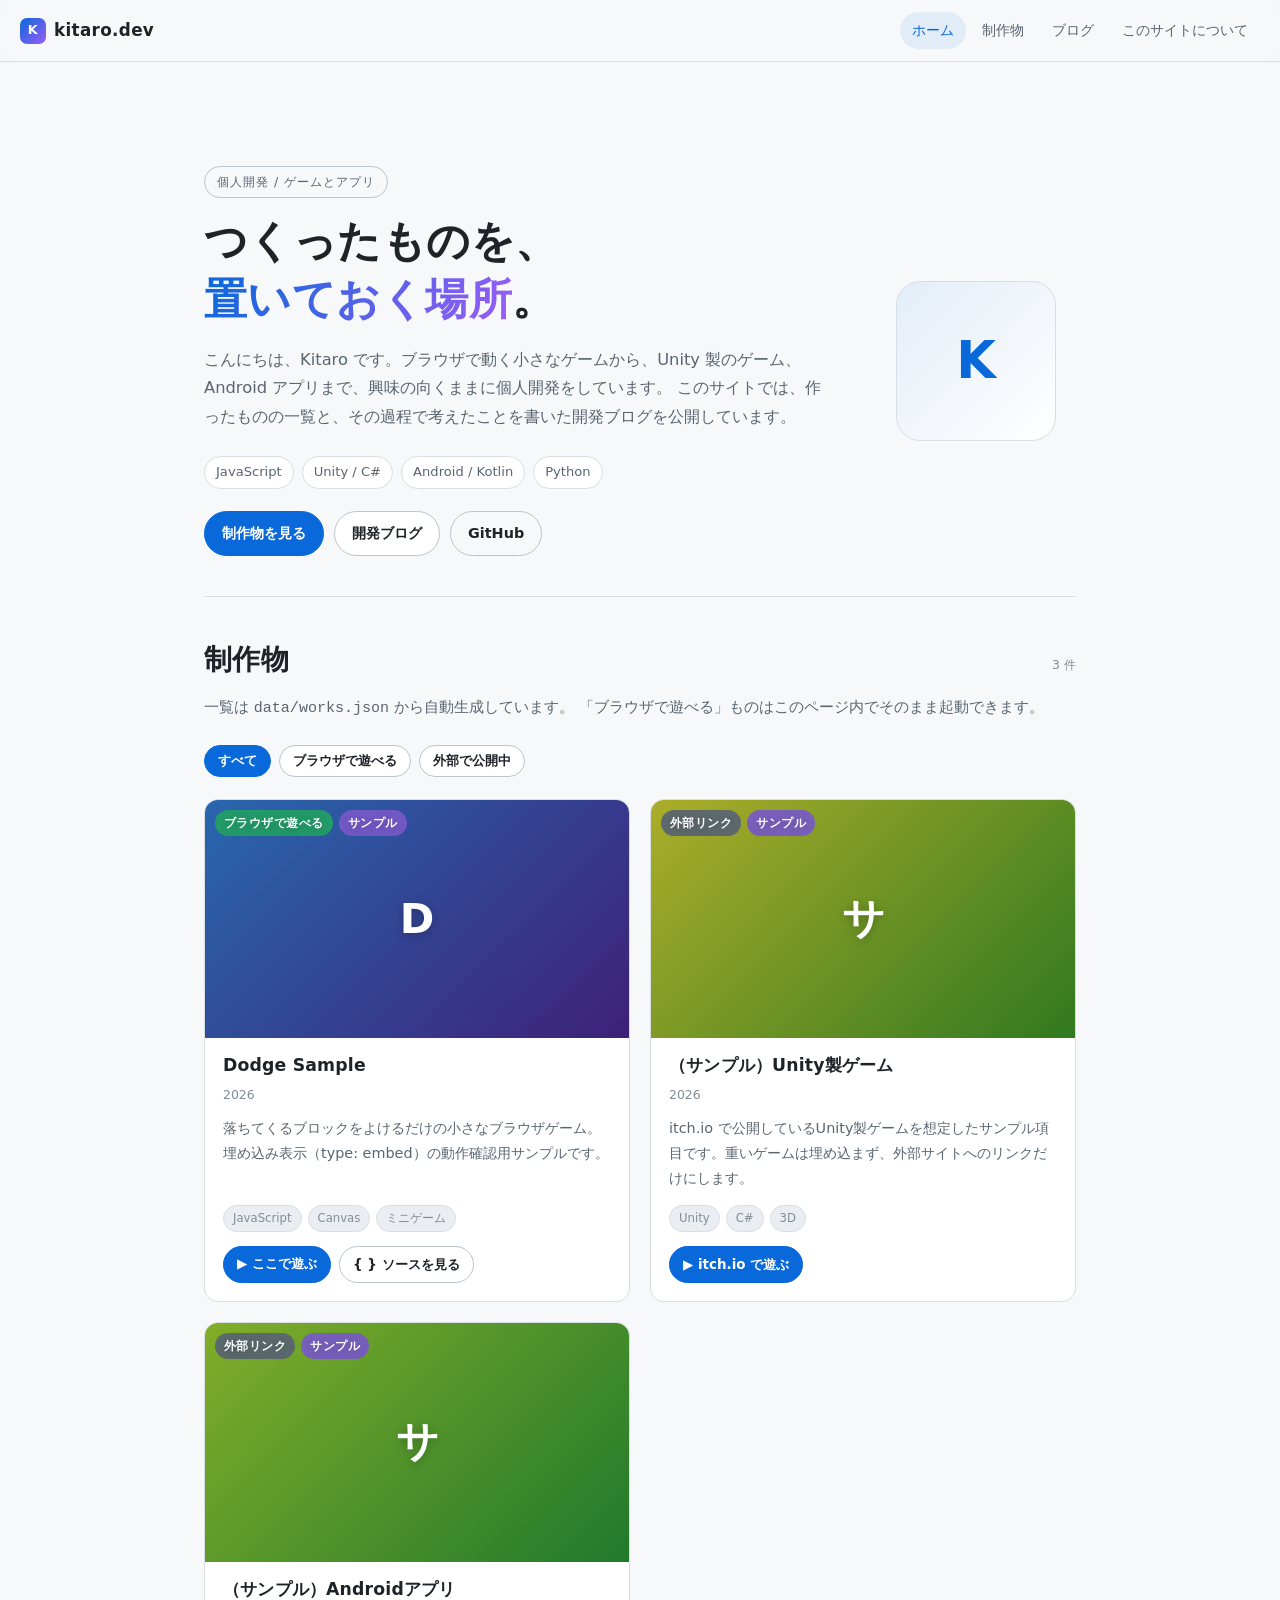
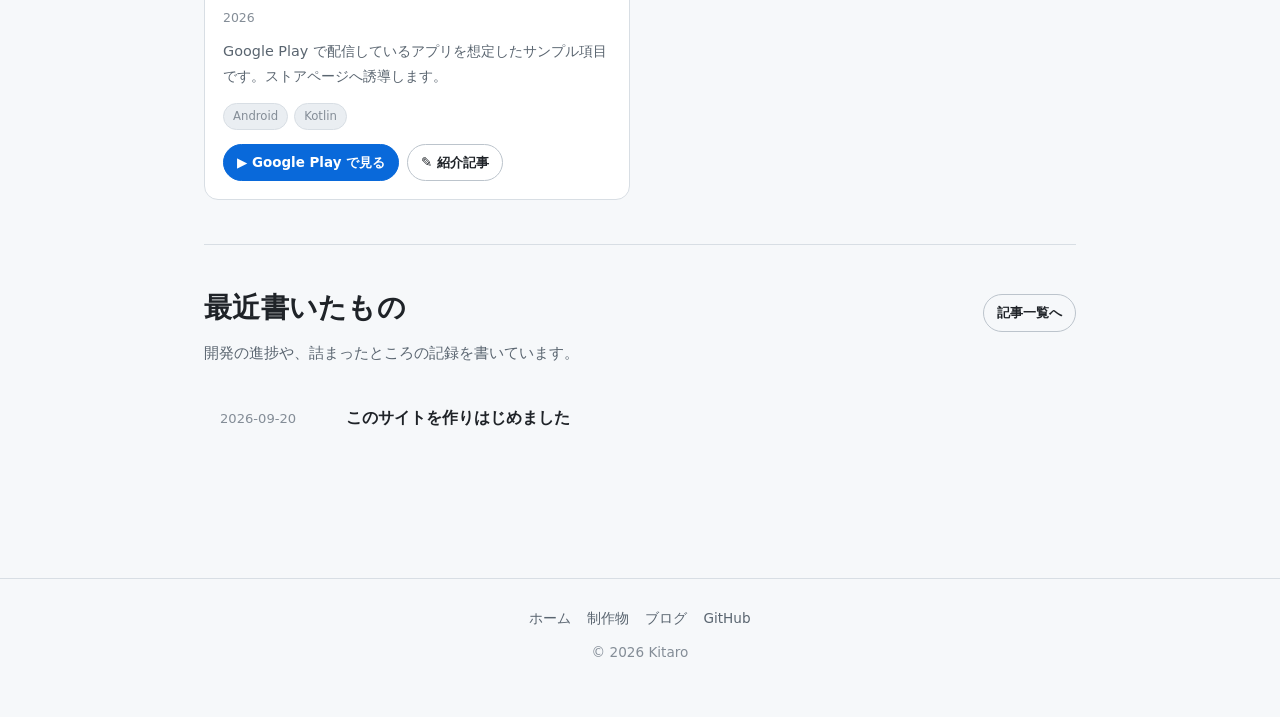
==== index.html @ 020ce350 "ポートフォリオサイトの土台とトップページを作成 GitHub Pages で公開する前提の、ビルド不要な静的サイトとして構築。  - index.html: 自己紹介 + 制作物一覧のトップページ -" ====
<!DOCTYPE html>
<html lang="ja">
<head>
<meta charset="UTF-8">
<meta name="viewport" content="width=device-width, initial-scale=1">
<title>Kitaro — 制作物とデブログ</title>
<meta name="description" content="個人開発の制作物とその開発ブログをまとめたポートフォリオサイトです。ブラウザで遊べるミニゲームや、Unity・Androidアプリを公開しています。">

<!-- OGP: SNSでシェアされたときの表示 -->
<meta property="og:type" content="website">
<meta property="og:title" content="Kitaro — 制作物と開発ブログ">
<meta property="og:description" content="個人開発の制作物とその開発ブログをまとめたポートフォリオサイトです。">
<meta property="og:locale" content="ja_JP">
<meta name="twitter:card" content="summary_large_image">

<link rel="icon" href="data:image/svg+xml,<svg xmlns='http://www.w3.org/2000/svg' viewBox='0 0 32 32'><rect width='32' height='32' rx='8' fill='%234f9cf9'/><text x='16' y='23' font-size='19' font-family='sans-serif' font-weight='bold' fill='white' text-anchor='middle'>K</text></svg>">
<link rel="stylesheet" href="assets/css/style.css">

<!-- ▼ AdSense を導入するときは、このコメントを外して ca-pub-XXXX を差し替える
<script async src="https://pagead2.googlesyndication.com/pagead/js/adsbygoogle.js?client=ca-pub-XXXXXXXXXXXXXXXX" crossorigin="anonymous"></script>
-->

<script>
  // URL に ?ads=debug を付けると、広告枠の位置を点線で可視化する（開発用）
  if (location.search.includes('ads=debug')) document.documentElement.classList.add('ads-debug');
</script>
</head>

<body>
<a class="skip-link" href="#main">本文へスキップ</a>

<header class="site-header">
  <div class="site-header__inner">
    <a class="site-logo" href="./">
      <span class="site-logo__mark" aria-hidden="true">K</span>
      <span>kitaro.dev</span>
    </a>
    <nav class="site-nav" aria-label="サイト内">
      <a href="./" aria-current="page">ホーム</a>
      <a href="#works">制作物</a>
      <a href="blog/">ブログ</a>
      <a href="#about" class="is-optional">このサイトについて</a>
    </nav>
  </div>
</header>

<!-- ==========================================================================
     広告スペースについて

     このページは [左レール][本文][右レール] の3カラム構成になっていて、
     左右レールと本文の上下に、それぞれ空の広告枠 (.ad-slot) を置いてある。
     枠は中身が空のあいだ高さ0で畳まれるので、今の見た目には影響しない。

     AdSense を入れるときは、各 .ad-slot の中に <ins class="adsbygoogle"> を
     貼るだけでよい。HTMLの構造を変える必要はない。

     ★ ゲームのプレイ画面（#game-dialog の中）には広告枠を置いていない。
       操作エリア内の広告は誤タップを誘発するため、意図的に分離している。
     ========================================================================== -->

<div class="shell">

  <!-- 左レール広告（画面幅1280px以上でのみ表示。160x600 想定） -->
  <aside class="rail" aria-hidden="true">
    <div class="rail__inner">
      <div class="ad-slot ad-slot--side" data-ad-slot="side-left" data-ad-label="広告 160x600">
        <!-- AdSense: 左サイド -->
      </div>
    </div>
  </aside>

  <main class="shell__main" id="main">

    <!-- 上部バナー広告（728x90 / レスポンシブ想定） -->
    <div class="ad-slot ad-slot--top" data-ad-slot="top" data-ad-label="広告 728x90">
      <!-- AdSense: ヘッダー下 -->
    </div>

    <!-- ====================== 自己紹介 ====================== -->
    <section class="hero" id="about">
      <div>
        <span class="hero__eyebrow">個人開発 / ゲームとアプリ</span>
        <h1 class="hero__title">つくったものを、<br><em>置いておく場所</em>。</h1>
        <p class="hero__lead">
          <!-- TODO: ここを自分の紹介文に差し替える -->
          こんにちは、Kitaro です。ブラウザで動く小さなゲームから、Unity 製のゲーム、
          Android アプリまで、興味の向くままに個人開発をしています。
          このサイトでは、作ったものの一覧と、その過程で考えたことを書いた開発ブログを公開しています。
        </p>
        <ul class="skill-list">
          <!-- TODO: 使っている技術に差し替える -->
          <li>JavaScript</li>
          <li>Unity / C#</li>
          <li>Android / Kotlin</li>
          <li>Python</li>
        </ul>
        <div class="hero__actions">
          <a class="btn btn--primary" href="#works">制作物を見る</a>
          <a class="btn" href="blog/">開発ブログ</a>
          <a class="btn btn--ghost" href="https://github.com/kitaro-03" target="_blank" rel="noopener noreferrer">GitHub</a>
        </div>
      </div>
      <!-- プロフィール画像を置くならここ: <img src="assets/img/avatar.png" alt="プロフィール画像"> -->
      <div class="hero__avatar" aria-hidden="true">K</div>
    </section>

    <hr class="divider">

    <!-- ====================== 制作物一覧 ====================== -->
    <section class="section" id="works">
      <div class="section__head">
        <h2 class="section__title">制作物</h2>
        <span id="works-count" class="work-card__meta" aria-live="polite"></span>
      </div>
      <p class="section__desc">
        一覧は <code>data/works.json</code> から自動生成しています。
        「ブラウザで遊べる」ものはこのページ内でそのまま起動できます。
      </p>

      <div class="works-filter" id="works-filter" role="group" aria-label="制作物の絞り込み">
        <button type="button" class="btn btn--sm" data-filter="all"   aria-pressed="true">すべて</button>
        <button type="button" class="btn btn--sm" data-filter="embed" aria-pressed="false">ブラウザで遊べる</button>
        <button type="button" class="btn btn--sm" data-filter="link"  aria-pressed="false">外部で公開中</button>
      </div>

      <!-- ↓ この中身は assets/js/works.js が組み立てる -->
      <ul class="works-grid" id="works-grid"></ul>
      <p class="works-status" id="works-status">制作物を読み込んでいます…</p>
    </section>

    <hr class="divider">

    <!-- ====================== 最新の記事 ====================== -->
    <section class="section" id="latest-posts">
      <div class="section__head">
        <h2 class="section__title">最近書いたもの</h2>
        <a class="btn btn--sm btn--ghost" href="blog/">記事一覧へ</a>
      </div>
      <p class="section__desc">開発の進捗や、詰まったところの記録を書いています。</p>
      <ul class="post-list">
        <li>
          <a href="blog/">
            <time datetime="2026-09-20">2026-09-20</time>
            <span>このサイトを作りはじめました</span>
          </a>
        </li>
      </ul>
    </section>

    <!-- 下部バナー広告（フッター直前） -->
    <div class="ad-slot ad-slot--bottom" data-ad-slot="bottom" data-ad-label="広告 728x90">
      <!-- AdSense: フッター上 -->
    </div>

  </main>

  <!-- 右レール広告 -->
  <aside class="rail" aria-hidden="true">
    <div class="rail__inner">
      <div class="ad-slot ad-slot--side" data-ad-slot="side-right" data-ad-label="広告 160x600">
        <!-- AdSense: 右サイド -->
      </div>
    </div>
  </aside>

</div><!-- /.shell -->

<footer class="site-footer">
  <nav aria-label="フッター">
    <a href="./">ホーム</a>
    <a href="#works">制作物</a>
    <a href="blog/">ブログ</a>
    <a href="https://github.com/kitaro-03" target="_blank" rel="noopener noreferrer">GitHub</a>
  </nav>
  <p>&copy; 2026 Kitaro</p>
</footer>

<!-- ==========================================================================
     ゲーム埋め込み用ダイアログ
     type: "embed" の作品の「ここで遊ぶ」で開く。
     ★ この中に広告は置かない（操作エリアと広告を分離するため）
     ========================================================================== -->
<dialog class="game-dialog" id="game-dialog" aria-labelledby="game-dialog-title">
  <div class="game-dialog__head">
    <h2 class="game-dialog__title" id="game-dialog-title">ゲーム</h2>
    <button type="button" class="icon-btn" id="game-dialog-close" aria-label="閉じる">×</button>
  </div>
  <!-- iframe は works.js が開くたびに生成・破棄する -->
  <div class="game-dialog__stage" id="game-dialog-stage"></div>
  <div class="game-dialog__foot">
    <span id="game-dialog-hint"></span>
    <a class="btn btn--sm btn--ghost" id="game-dialog-open" href="#" target="_blank" rel="noopener noreferrer">別タブで開く ↗</a>
  </div>
</dialog>

<script src="assets/js/works.js" defer></script>
</body>
</html>
---- assets/css/style.css ----
/* ==========================================================================
   ポートフォリオサイト 共通スタイル
   - ビルド不要の素のCSS。カスタムプロパティで色とサイズを一元管理する
   - 広告枠は .ad-slot として構造だけ用意してある（中身は空でよい）
   ========================================================================== */

/* --------------------------------------------------------------------------
   1. デザイントークン
   -------------------------------------------------------------------------- */
:root {
  --bg:            #0e1117;
  --bg-elevated:   #161b23;
  --bg-sunken:     #0a0d12;
  --border:        #262d38;
  --border-strong: #38414f;
  --text:          #e6edf3;
  --text-muted:    #9aa7b5;
  --text-faint:    #6b7783;
  --accent:        #4f9cf9;
  --accent-strong: #2b7ce0;
  --accent-soft:   rgba(79, 156, 249, 0.12);
  --warn:          #f0a500;

  --radius:    14px;
  --radius-sm: 8px;

  --shadow:    0 1px 2px rgba(0, 0, 0, 0.4), 0 8px 24px rgba(0, 0, 0, 0.28);

  /* レイアウト幅 */
  --content-max: 1080px;   /* 本文カラムの最大幅 */
  --rail-width:  160px;    /* 左右の広告レールの幅（160x600 スカイスクレイパー想定） */
  --gutter:      20px;

  --font: system-ui, -apple-system, "Segoe UI", "Hiragino Kaku Gothic ProN",
          "Noto Sans JP", "Yu Gothic UI", Meiryo, sans-serif;
}

/* OSがライトモードのときは配色を差し替える */
@media (prefers-color-scheme: light) {
  :root {
    --bg:            #f6f8fa;
    --bg-elevated:   #ffffff;
    --bg-sunken:     #eaeef2;
    --border:        #d8dee4;
    --border-strong: #bcc4cc;
    --text:          #1f2328;
    --text-muted:    #5a6570;
    --text-faint:    #848d97;
    --accent:        #0969da;
    --accent-strong: #0550ae;
    --accent-soft:   rgba(9, 105, 218, 0.08);
    --shadow:        0 1px 2px rgba(31, 35, 40, 0.08), 0 8px 24px rgba(31, 35, 40, 0.08);
  }
}

/* --------------------------------------------------------------------------
   2. リセットと基本
   -------------------------------------------------------------------------- */
*, *::before, *::after { box-sizing: border-box; }

html { scroll-behavior: smooth; }

body {
  margin: 0;
  background: var(--bg);
  color: var(--text);
  font-family: var(--font);
  font-size: 16px;
  line-height: 1.75;
  -webkit-text-size-adjust: 100%;
}

img { max-width: 100%; display: block; }

a { color: var(--accent); }
a:hover { color: var(--accent-strong); }

h1, h2, h3 { line-height: 1.35; margin: 0 0 0.6em; letter-spacing: 0.01em; }
h1 { font-size: clamp(1.9rem, 5vw, 2.7rem); }
h2 { font-size: clamp(1.35rem, 3.4vw, 1.75rem); }
h3 { font-size: 1.1rem; }
p  { margin: 0 0 1em; }

:focus-visible {
  outline: 2px solid var(--accent);
  outline-offset: 2px;
  border-radius: 4px;
}

/* スクリーンリーダー専用テキスト */
.visually-hidden {
  position: absolute; width: 1px; height: 1px;
  margin: -1px; padding: 0; overflow: hidden;
  clip: rect(0 0 0 0); white-space: nowrap; border: 0;
}

/* キーボード操作時だけ現れる「本文へスキップ」リンク */
.skip-link {
  position: absolute; top: -100px; left: 8px; z-index: 100;
  padding: 10px 16px; border-radius: var(--radius-sm);
  background: var(--accent); color: #fff; text-decoration: none;
}
.skip-link:focus { top: 8px; }

/* --------------------------------------------------------------------------
   3. ページ骨格（← ここが広告スペースの確保にあたる）

   画面を [左レール][本文][右レール] の3カラムグリッドにする。
   レールは広告専用の余白で、本文カラムの幅には影響しない。
   1280px 未満では左右レールを 0 幅にして、本文だけの1カラムに畳む。
   -------------------------------------------------------------------------- */
.shell {
  display: grid;
  grid-template-columns: minmax(0, 1fr);
  justify-content: center;
  gap: 0 24px;
  padding: 0 var(--gutter);
}

@media (min-width: 1280px) {
  .shell {
    grid-template-columns: var(--rail-width) minmax(0, var(--content-max)) var(--rail-width);
  }
}

.shell__main { min-width: 0; }  /* grid内で子要素がはみ出すのを防ぐ */

.rail { display: none; }

@media (min-width: 1280px) {
  .rail { display: block; }
  .rail__inner {
    position: sticky;
    top: 24px;   /* スクロールしても追従する */
  }
}

/* --------------------------------------------------------------------------
   4. 広告スロット

   方針:
   - 今は中身が空。AdSense のタグを入れるまでは高さ 0 で畳まれ、
     レイアウトに穴が空かないようにしてある
   - 中身が入ると自然に高さが出る
   - URL に ?ads=debug を付けると枠線付きのプレースホルダとして可視化される
     （確保した位置を目で確認するための開発用モード）
   -------------------------------------------------------------------------- */
.ad-slot {
  /* 空のときは完全に畳む */
  margin: 0;
  text-align: center;
  overflow: hidden;
}

.ad-slot:not(:empty) {
  margin: 28px auto;
  max-width: 100%;
}

.ad-slot--top:not(:empty)    { margin-top: 20px; }
.ad-slot--bottom:not(:empty) { margin-bottom: 20px; }

/* サイドレールの枠は 160x600 を想定 */
.ad-slot--side { max-width: var(--rail-width); }

/* AdSense の ins タグがはみ出さないように */
.ad-slot ins,
.ad-slot iframe { max-width: 100%; }

/* --- 開発用の可視化モード（?ads=debug） --- */
.ads-debug .ad-slot {
  display: grid;
  place-items: center;
  margin: 28px auto;
  border: 1px dashed var(--border-strong);
  border-radius: var(--radius-sm);
  background: repeating-linear-gradient(
    45deg, transparent, transparent 8px,
    rgba(127, 127, 127, 0.06) 8px, rgba(127, 127, 127, 0.06) 16px);
  color: var(--text-faint);
  font-size: 0.75rem;
  letter-spacing: 0.08em;
}
.ads-debug .ad-slot::after {
  content: attr(data-ad-label);
}
.ads-debug .ad-slot--top,
.ads-debug .ad-slot--bottom { min-height: 90px; }
.ads-debug .ad-slot--side   { min-height: 600px; }

/* --------------------------------------------------------------------------
   5. ヘッダー
   -------------------------------------------------------------------------- */
.site-header {
  position: sticky; top: 0; z-index: 20;
  background: color-mix(in srgb, var(--bg) 88%, transparent);
  backdrop-filter: blur(10px);
  border-bottom: 1px solid var(--border);
}

.site-header__inner {
  max-width: calc(var(--content-max) + var(--rail-width) * 2 + 48px);
  margin: 0 auto;
  padding: 12px var(--gutter);
  display: flex; align-items: center; justify-content: space-between;
  gap: 16px;
}

.site-logo {
  font-weight: 700; font-size: 1.05rem; letter-spacing: 0.02em;
  color: var(--text); text-decoration: none;
  display: inline-flex; align-items: center; gap: 8px;
}
.site-logo__mark {
  width: 26px; height: 26px; border-radius: 7px;
  background: linear-gradient(135deg, var(--accent), #9b5cf6);
  display: grid; place-items: center;
  color: #fff; font-size: 0.8rem; font-weight: 800;
}

.site-nav {
  display: flex; gap: 4px;
  flex-wrap: nowrap;          /* 折り返して高さが増えるのを防ぐ */
  overflow-x: auto;           /* 入りきらない場合は横スクロール */
  scrollbar-width: none;
  -ms-overflow-style: none;
}
.site-nav::-webkit-scrollbar { display: none; }
.site-nav a { white-space: nowrap; }

/* 補助的なリンクは狭い画面では隠す（ページ先頭へのアンカーなので実害がない） */
@media (max-width: 719px) {
  .site-nav .is-optional { display: none; }
}
.site-nav a {
  padding: 6px 12px; border-radius: 999px;
  color: var(--text-muted); text-decoration: none; font-size: 0.9rem;
}
.site-nav a:hover { background: var(--accent-soft); color: var(--accent); }
.site-nav a[aria-current="page"] { background: var(--accent-soft); color: var(--accent); }

/* --------------------------------------------------------------------------
   6. ヒーロー（自己紹介）
   -------------------------------------------------------------------------- */
.hero {
  display: grid;
  grid-template-columns: 1fr;
  gap: 28px;
  align-items: center;
  padding: 56px 0 40px;
}
@media (min-width: 720px) {
  .hero { grid-template-columns: minmax(0, 1fr) 200px; gap: 40px; }
}

.hero__eyebrow {
  display: inline-block;
  margin-bottom: 14px; padding: 4px 12px;
  border: 1px solid var(--border-strong); border-radius: 999px;
  color: var(--text-muted); font-size: 0.78rem; letter-spacing: 0.08em;
}
.hero__title { margin-bottom: 0.4em; }
.hero__title em {
  font-style: normal;
  background: linear-gradient(120deg, var(--accent), #9b5cf6);
  -webkit-background-clip: text; background-clip: text;
  color: transparent;
}
.hero__lead { color: var(--text-muted); font-size: 1.02rem; max-width: 60ch; }

.hero__actions { display: flex; flex-wrap: wrap; gap: 10px; margin-top: 22px; }

.hero__avatar {
  width: 160px; height: 160px; margin: 0 auto;
  border-radius: 24px; border: 1px solid var(--border);
  background: linear-gradient(135deg, var(--accent-soft), var(--bg-elevated));
  display: grid; place-items: center;
  font-size: 3.2rem; font-weight: 800; color: var(--accent);
  overflow: hidden;
}
.hero__avatar img { width: 100%; height: 100%; object-fit: cover; }

/* 技術スタックのタグ列 */
.skill-list {
  list-style: none; display: flex; flex-wrap: wrap; gap: 8px;
  margin: 24px 0 0; padding: 0;
}
.skill-list li {
  padding: 4px 11px; border-radius: 999px;
  background: var(--bg-elevated); border: 1px solid var(--border);
  color: var(--text-muted); font-size: 0.82rem;
}

/* --------------------------------------------------------------------------
   7. ボタン
   -------------------------------------------------------------------------- */
.btn {
  display: inline-flex; align-items: center; gap: 7px;
  padding: 9px 17px; border-radius: 999px;
  border: 1px solid var(--border-strong);
  background: var(--bg-elevated); color: var(--text);
  font-size: 0.9rem; font-weight: 600; font-family: inherit;
  text-decoration: none; cursor: pointer;
  transition: background-color 0.15s, border-color 0.15s, transform 0.08s;
}
.btn:hover { border-color: var(--accent); color: var(--accent); }
.btn:active { transform: translateY(1px); }

.btn--primary {
  background: var(--accent); border-color: var(--accent); color: #fff;
}
.btn--primary:hover { background: var(--accent-strong); border-color: var(--accent-strong); color: #fff; }

.btn--ghost { background: transparent; }
.btn--sm { padding: 6px 13px; font-size: 0.84rem; }
.btn__icon { flex: none; width: 15px; height: 15px; }

/* --------------------------------------------------------------------------
   8. セクション共通
   -------------------------------------------------------------------------- */
.section { padding: 44px 0; }
.section__head {
  display: flex; align-items: baseline; justify-content: space-between;
  flex-wrap: wrap; gap: 8px; margin-bottom: 8px;
}
.section__title { margin: 0; }
.section__desc { color: var(--text-muted); margin: 0 0 24px; font-size: 0.94rem; }

hr.divider { border: 0; border-top: 1px solid var(--border); margin: 0; }

/* --------------------------------------------------------------------------
   9. 制作物カード（data/works.json から自動生成される部分）
   -------------------------------------------------------------------------- */
.works-filter {
  display: flex; flex-wrap: wrap; gap: 8px; margin-bottom: 22px;
}
.works-filter button[aria-pressed="true"] {
  background: var(--accent); border-color: var(--accent); color: #fff;
}

.works-grid {
  display: grid; gap: 20px;
  grid-template-columns: repeat(auto-fill, minmax(280px, 1fr));
  list-style: none; margin: 0; padding: 0;
}

.work-card {
  display: flex; flex-direction: column;
  background: var(--bg-elevated);
  border: 1px solid var(--border);
  border-radius: var(--radius);
  overflow: hidden;
  transition: border-color 0.15s, transform 0.15s, box-shadow 0.15s;
}
.work-card:hover {
  border-color: var(--border-strong);
  transform: translateY(-2px);
  box-shadow: var(--shadow);
}

.work-card__thumb {
  aspect-ratio: 16 / 9;
  background: var(--bg-sunken);
  position: relative; overflow: hidden;
  display: grid; place-items: center;
}
.work-card__thumb img { width: 100%; height: 100%; object-fit: cover; }

/* サムネ画像がないときの自動生成プレースホルダ（作品タイトルの頭文字） */
.work-card__thumb--auto {
  font-size: 2.6rem; font-weight: 800; color: #fff;
  text-shadow: 0 2px 10px rgba(0, 0, 0, 0.25);
}

.work-card__badges {
  position: absolute; top: 10px; left: 10px;
  display: flex; gap: 6px; flex-wrap: wrap;
}
.badge {
  padding: 3px 9px; border-radius: 999px;
  font-size: 0.72rem; font-weight: 700; letter-spacing: 0.04em;
  background: rgba(10, 13, 18, 0.72); color: #fff;
  backdrop-filter: blur(4px);
}
.badge--playable { background: rgba(35, 160, 100, 0.92); }
.badge--link     { background: rgba(90, 100, 115, 0.92); }
.badge--wip      { background: rgba(240, 165, 0, 0.92); color: #201800; }
.badge--sample   { background: rgba(120, 90, 200, 0.92); }

.work-card__body { padding: 16px 18px 18px; display: flex; flex-direction: column; flex: 1; }
.work-card__title { margin: 0 0 6px; font-size: 1.08rem; }
.work-card__meta { color: var(--text-faint); font-size: 0.78rem; margin: 0 0 10px; }
.work-card__summary {
  color: var(--text-muted); font-size: 0.9rem; margin: 0 0 14px; flex: 1;
}

.tag-list { list-style: none; display: flex; flex-wrap: wrap; gap: 6px; margin: 0 0 14px; padding: 0; }
.tag-list li {
  font-size: 0.73rem; padding: 2px 9px; border-radius: 999px;
  background: var(--bg-sunken); color: var(--text-faint);
  border: 1px solid var(--border);
}

.work-card__actions { display: flex; flex-wrap: wrap; gap: 8px; margin-top: auto; }

/* 読み込み中・エラー時の表示 */
.works-status {
  padding: 28px; text-align: center; color: var(--text-muted);
  border: 1px dashed var(--border); border-radius: var(--radius);
}
.works-status--error { color: var(--warn); border-color: var(--warn); }

/* 読み込み中のスケルトン */
.skeleton-card {
  height: 320px; border-radius: var(--radius);
  background: linear-gradient(100deg, var(--bg-elevated) 30%, var(--bg-sunken) 50%, var(--bg-elevated) 70%);
  background-size: 250% 100%;
  animation: skeleton 1.4s ease-in-out infinite;
}
@keyframes skeleton { from { background-position: 150% 0; } to { background-position: -50% 0; } }

/* --------------------------------------------------------------------------
   10. ゲーム埋め込みダイアログ

   ★ 重要: この中には広告を一切置かない。
     操作エリアの中に広告があると誤タップの原因になり、
     AdSense のポリシー上も問題になるため、構造的に分離してある。
   -------------------------------------------------------------------------- */
.game-dialog {
  width: min(96vw, 1000px);
  max-height: 92vh;
  padding: 0;
  border: 1px solid var(--border-strong);
  border-radius: var(--radius);
  background: var(--bg-elevated);
  color: var(--text);
  overflow: hidden;
}
.game-dialog::backdrop { background: rgba(4, 6, 10, 0.78); backdrop-filter: blur(3px); }

.game-dialog__head {
  display: flex; align-items: center; justify-content: space-between; gap: 12px;
  padding: 12px 16px; border-bottom: 1px solid var(--border);
}
.game-dialog__title { margin: 0; font-size: 1rem; }

.game-dialog__stage {
  background: #000;
  display: grid;
  place-items: center;
}
.game-dialog__stage iframe {
  width: 100%;
  /* 高さの上限だけを掛けると比率が崩れるので、
     works.js が比率から算出した幅の上限 (--embed-max-width) を併用する */
  max-width: var(--embed-max-width, none);
  aspect-ratio: var(--embed-aspect, 16 / 9);
  border: 0;
  display: block;
  margin-inline: auto;
}

.game-dialog__foot {
  padding: 10px 16px; border-top: 1px solid var(--border);
  color: var(--text-faint); font-size: 0.82rem;
  display: flex; flex-wrap: wrap; gap: 12px; justify-content: space-between;
}

.icon-btn {
  border: 1px solid var(--border-strong); background: transparent;
  color: var(--text-muted); border-radius: var(--radius-sm);
  width: 32px; height: 32px; display: grid; place-items: center;
  cursor: pointer; font-size: 1.1rem; line-height: 1; font-family: inherit;
}
.icon-btn:hover { border-color: var(--accent); color: var(--accent); }

/* --------------------------------------------------------------------------
   11. ブログ・お知らせの小さなリスト
   -------------------------------------------------------------------------- */
.post-list { list-style: none; margin: 0; padding: 0; display: grid; gap: 2px; }
.post-list a {
  display: grid; grid-template-columns: 1fr; gap: 2px;
  padding: 14px 16px; border-radius: var(--radius-sm);
  text-decoration: none; color: var(--text);
}
@media (min-width: 640px) {
  .post-list a { grid-template-columns: 110px 1fr; gap: 16px; align-items: baseline; }
}
.post-list a:hover { background: var(--bg-elevated); }
.post-list time { color: var(--text-faint); font-size: 0.82rem; font-variant-numeric: tabular-nums; }
.post-list span { font-weight: 600; }

/* --------------------------------------------------------------------------
   12. フッター
   -------------------------------------------------------------------------- */
.site-footer {
  border-top: 1px solid var(--border);
  margin-top: 40px;
  padding: 28px var(--gutter) 40px;
  color: var(--text-faint); font-size: 0.85rem;
  text-align: center;
}
.site-footer nav { display: flex; gap: 16px; justify-content: center; flex-wrap: wrap; margin-bottom: 10px; }
.site-footer a { color: var(--text-muted); text-decoration: none; }
.site-footer a:hover { color: var(--accent); }

/* --------------------------------------------------------------------------
   13. 動きを減らす設定への配慮
   -------------------------------------------------------------------------- */
@media (prefers-reduced-motion: reduce) {
  html { scroll-behavior: auto; }
  *, *::before, *::after {
    animation-duration: 0.001ms !important;
    animation-iteration-count: 1 !important;
    transition-duration: 0.001ms !important;
  }
}
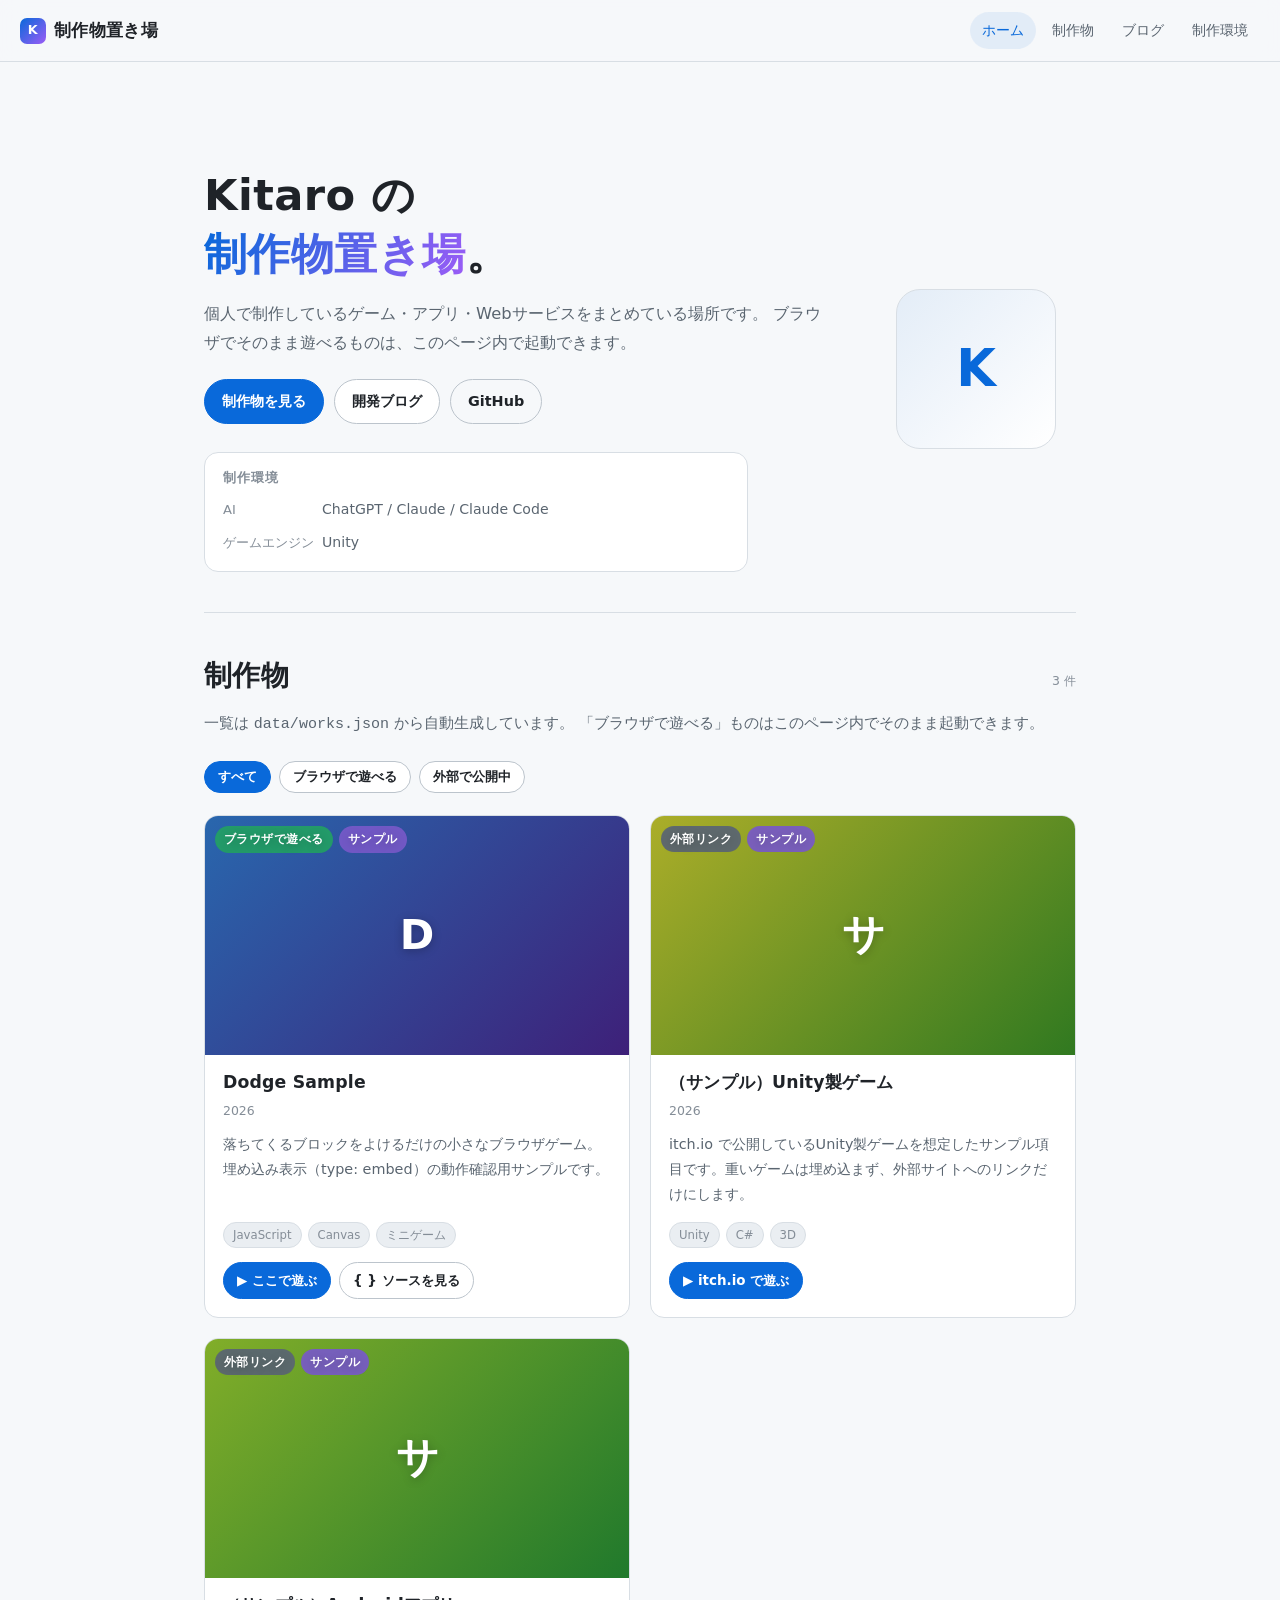
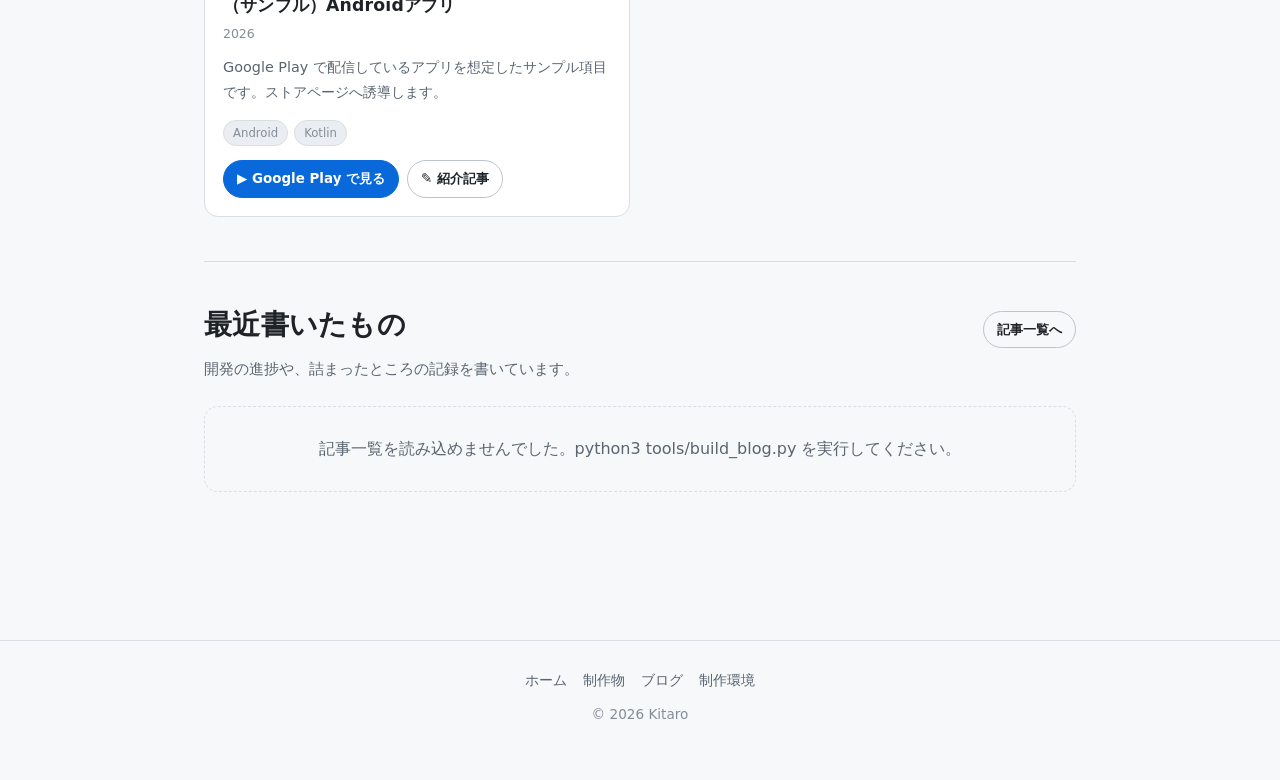
==== commit 7234b8f7: "ブログをMarkdownビルド方式にし、サイトのタイトルと制作環境を設定 ブログ本文は配信されるHTMLの中に文字として入っている必要があるため （検索エンジンや広告審査に中身を確実に読ませるため）、" ====
--- a/index.html
+++ b/index.html
@@ -3,17 +3,18 @@
 <head>
 <meta charset="UTF-8">
 <meta name="viewport" content="width=device-width, initial-scale=1">
-<title>Kitaro — 制作物とデブログ</title>
-<meta name="description" content="個人開発の制作物とその開発ブログをまとめたポートフォリオサイトです。ブラウザで遊べるミニゲームや、Unity・Androidアプリを公開しています。">
-
-<!-- OGP: SNSでシェアされたときの表示 -->
+
+<!-- ▼ 名前は仮置きです。差し替えるときは README の「名前を差し替える場所」を参照 -->
+<title>Kitaro の制作物置き場</title>
+<meta name="description" content="個人で制作しているゲーム・アプリ・Webサービスをまとめている場所です。ブラウザでそのまま遊べるものもあります。">
+
 <meta property="og:type" content="website">
-<meta property="og:title" content="Kitaro — 制作物と開発ブログ">
-<meta property="og:description" content="個人開発の制作物とその開発ブログをまとめたポートフォリオサイトです。">
+<meta property="og:title" content="Kitaro の制作物置き場">
+<meta property="og:description" content="個人で制作しているゲーム・アプリ・Webサービスをまとめている場所です。">
 <meta property="og:locale" content="ja_JP">
 <meta name="twitter:card" content="summary_large_image">
 
-<link rel="icon" href="data:image/svg+xml,<svg xmlns='http://www.w3.org/2000/svg' viewBox='0 0 32 32'><rect width='32' height='32' rx='8' fill='%234f9cf9'/><text x='16' y='23' font-size='19' font-family='sans-serif' font-weight='bold' fill='white' text-anchor='middle'>K</text></svg>">
+<link rel="icon" href="assets/img/favicon.svg">
 <link rel="stylesheet" href="assets/css/style.css">
 
 <!-- ▼ AdSense を導入するときは、このコメントを外して ca-pub-XXXX を差し替える
@@ -33,13 +34,13 @@
   <div class="site-header__inner">
     <a class="site-logo" href="./">
       <span class="site-logo__mark" aria-hidden="true">K</span>
-      <span>kitaro.dev</span>
+      <span>制作物置き場</span>
     </a>
     <nav class="site-nav" aria-label="サイト内">
       <a href="./" aria-current="page">ホーム</a>
       <a href="#works">制作物</a>
       <a href="blog/">ブログ</a>
-      <a href="#about" class="is-optional">このサイトについて</a>
+      <a href="#env" class="is-optional">制作環境</a>
     </nav>
   </div>
 </header>
@@ -79,28 +80,35 @@
     <!-- ====================== 自己紹介 ====================== -->
     <section class="hero" id="about">
       <div>
-        <span class="hero__eyebrow">個人開発 / ゲームとアプリ</span>
-        <h1 class="hero__title">つくったものを、<br><em>置いておく場所</em>。</h1>
+        <!-- ▼ 名前は仮置き -->
+        <h1 class="hero__title">Kitaro の<br><em>制作物置き場</em>。</h1>
         <p class="hero__lead">
-          <!-- TODO: ここを自分の紹介文に差し替える -->
-          こんにちは、Kitaro です。ブラウザで動く小さなゲームから、Unity 製のゲーム、
-          Android アプリまで、興味の向くままに個人開発をしています。
-          このサイトでは、作ったものの一覧と、その過程で考えたことを書いた開発ブログを公開しています。
+          個人で制作しているゲーム・アプリ・Webサービスをまとめている場所です。
+          ブラウザでそのまま遊べるものは、このページ内で起動できます。
         </p>
-        <ul class="skill-list">
-          <!-- TODO: 使っている技術に差し替える -->
-          <li>JavaScript</li>
-          <li>Unity / C#</li>
-          <li>Android / Kotlin</li>
-          <li>Python</li>
-        </ul>
+
         <div class="hero__actions">
           <a class="btn btn--primary" href="#works">制作物を見る</a>
           <a class="btn" href="blog/">開発ブログ</a>
+          <!-- ▼ GitHubのユーザー名を差し替える -->
           <a class="btn btn--ghost" href="https://github.com/kitaro-03" target="_blank" rel="noopener noreferrer">GitHub</a>
         </div>
-      </div>
-      <!-- プロフィール画像を置くならここ: <img src="assets/img/avatar.png" alt="プロフィール画像"> -->
+
+        <!-- ==================================================================
+             制作環境
+             項目を増やすときは <dt>見出し</dt><dd>内容</dd> を1組足すだけ。
+             ================================================================== -->
+        <section class="env-block" id="env" aria-labelledby="env-title">
+          <h2 class="env-block__title" id="env-title">制作環境</h2>
+          <dl class="env-list">
+            <dt>AI</dt>
+            <dd>ChatGPT / Claude / Claude Code</dd>
+            <dt>ゲームエンジン</dt>
+            <dd>Unity</dd>
+          </dl>
+        </section>
+      </div>
+      <!-- プロフィール画像を置くならここ: <img src="assets/img/avatar.png" alt=""> -->
       <div class="hero__avatar" aria-hidden="true">K</div>
     </section>
 
@@ -130,21 +138,17 @@
 
     <hr class="divider">
 
-    <!-- ====================== 最新の記事 ====================== -->
+    <!-- ====================== 最新の記事 ======================
+         中身は data/posts.json（tools/build_blog.py が生成）から差し込む。
+         記事本文そのものは blog/posts/<slug>/ に静的HTMLとして出力されている。 -->
     <section class="section" id="latest-posts">
       <div class="section__head">
         <h2 class="section__title">最近書いたもの</h2>
         <a class="btn btn--sm btn--ghost" href="blog/">記事一覧へ</a>
       </div>
       <p class="section__desc">開発の進捗や、詰まったところの記録を書いています。</p>
-      <ul class="post-list">
-        <li>
-          <a href="blog/">
-            <time datetime="2026-09-20">2026-09-20</time>
-            <span>このサイトを作りはじめました</span>
-          </a>
-        </li>
-      </ul>
+      <ul class="post-list" id="posts-list"></ul>
+      <p class="works-status" id="posts-status" hidden></p>
     </section>
 
     <!-- 下部バナー広告（フッター直前） -->
@@ -170,8 +174,9 @@
     <a href="./">ホーム</a>
     <a href="#works">制作物</a>
     <a href="blog/">ブログ</a>
-    <a href="https://github.com/kitaro-03" target="_blank" rel="noopener noreferrer">GitHub</a>
+    <a href="#env">制作環境</a>
   </nav>
+  <!-- ▼ 名前は仮置き -->
   <p>&copy; 2026 Kitaro</p>
 </footer>
 
@@ -194,5 +199,6 @@
 </dialog>
 
 <script src="assets/js/works.js" defer></script>
+<script src="assets/js/posts.js" defer></script>
 </body>
 </html>
--- a/assets/css/style.css
+++ b/assets/css/style.css
@@ -488,7 +488,11 @@
 }
 .post-list a:hover { background: var(--bg-elevated); }
 .post-list time { color: var(--text-faint); font-size: 0.82rem; font-variant-numeric: tabular-nums; }
-.post-list span { font-weight: 600; }
+.post-list__title { display: block; font-weight: 600; }
+.post-list__summary {
+  display: block; margin-top: 3px;
+  color: var(--text-muted); font-size: 0.86rem; line-height: 1.6;
+}
 
 /* --------------------------------------------------------------------------
    12. フッター
@@ -515,3 +519,106 @@
     transition-duration: 0.001ms !important;
   }
 }
+
+/* --------------------------------------------------------------------------
+   14. ブログ記事の本文
+
+   Markdown から変換された HTML が入る場所。
+   見出し・コード・表・引用など、markdown が出す要素をひととおり整える。
+   -------------------------------------------------------------------------- */
+.article { padding: 40px 0 8px; max-width: 46rem; }
+
+.article__head { margin-bottom: 32px; }
+.article__meta {
+  display: flex; align-items: center; gap: 8px;
+  color: var(--text-faint); font-size: 0.84rem; margin: 0 0 10px;
+}
+.article__meta a { color: var(--text-muted); text-decoration: none; }
+.article__meta a:hover { color: var(--accent); }
+.article__title { margin: 0 0 12px; font-size: clamp(1.6rem, 4.2vw, 2.2rem); }
+
+.article__body { font-size: 1rem; }
+.article__body > *:first-child { margin-top: 0; }
+
+.article__body h2 {
+  margin: 2.2em 0 0.7em; padding-bottom: 0.3em;
+  border-bottom: 1px solid var(--border);
+  font-size: 1.35rem;
+}
+.article__body h3 { margin: 1.8em 0 0.6em; font-size: 1.12rem; }
+
+.article__body ul,
+.article__body ol { padding-left: 1.4em; margin: 0 0 1.2em; }
+.article__body li { margin-bottom: 0.35em; }
+
+.article__body a { text-underline-offset: 3px; }
+
+.article__body blockquote {
+  margin: 1.4em 0; padding: 2px 0 2px 16px;
+  border-left: 3px solid var(--border-strong);
+  color: var(--text-muted);
+}
+
+/* インラインコード */
+.article__body code {
+  background: var(--bg-sunken);
+  border: 1px solid var(--border);
+  border-radius: 5px;
+  padding: 0.1em 0.4em;
+  font-size: 0.88em;
+  font-family: ui-monospace, SFMono-Regular, Menlo, Consolas, monospace;
+}
+
+/* コードブロック */
+.article__body pre {
+  background: var(--bg-sunken);
+  border: 1px solid var(--border);
+  border-radius: var(--radius-sm);
+  padding: 14px 16px;
+  overflow-x: auto;
+  margin: 0 0 1.4em;
+  line-height: 1.65;
+}
+.article__body pre code {
+  background: none; border: 0; padding: 0; font-size: 0.86rem;
+}
+
+.article__body table {
+  width: 100%; border-collapse: collapse; margin: 0 0 1.4em;
+  font-size: 0.92rem; display: block; overflow-x: auto;
+}
+.article__body th,
+.article__body td { border: 1px solid var(--border); padding: 8px 12px; text-align: left; }
+.article__body th { background: var(--bg-sunken); font-weight: 700; }
+
+.article__body img { border-radius: var(--radius-sm); margin: 0 0 1.4em; }
+
+.article__body hr { border: 0; border-top: 1px solid var(--border); margin: 2em 0; }
+
+.article__nav {
+  display: flex; flex-wrap: wrap; gap: 10px; justify-content: space-between;
+  margin-top: 40px; padding-top: 22px; border-top: 1px solid var(--border);
+}
+.article__back { margin: 20px 0 0; }
+
+/* --------------------------------------------------------------------------
+   15. 制作環境（自己紹介の下に置く小さな一覧）
+   -------------------------------------------------------------------------- */
+.env-block {
+  margin: 28px 0 0; padding: 16px 18px;
+  border: 1px solid var(--border); border-radius: var(--radius);
+  background: var(--bg-elevated);
+  max-width: 34rem;
+}
+.env-block__title {
+  margin: 0 0 10px; font-size: 0.82rem; font-weight: 700;
+  color: var(--text-faint); letter-spacing: 0.08em;
+}
+.env-list { margin: 0; display: grid; gap: 8px; font-size: 0.88rem; }
+@media (min-width: 480px) {
+  .env-list { grid-template-columns: auto 1fr; align-items: baseline; }
+}
+.env-list dt {
+  color: var(--text-faint); font-size: 0.82rem; white-space: nowrap;
+}
+.env-list dd { margin: 0; color: var(--text-muted); }
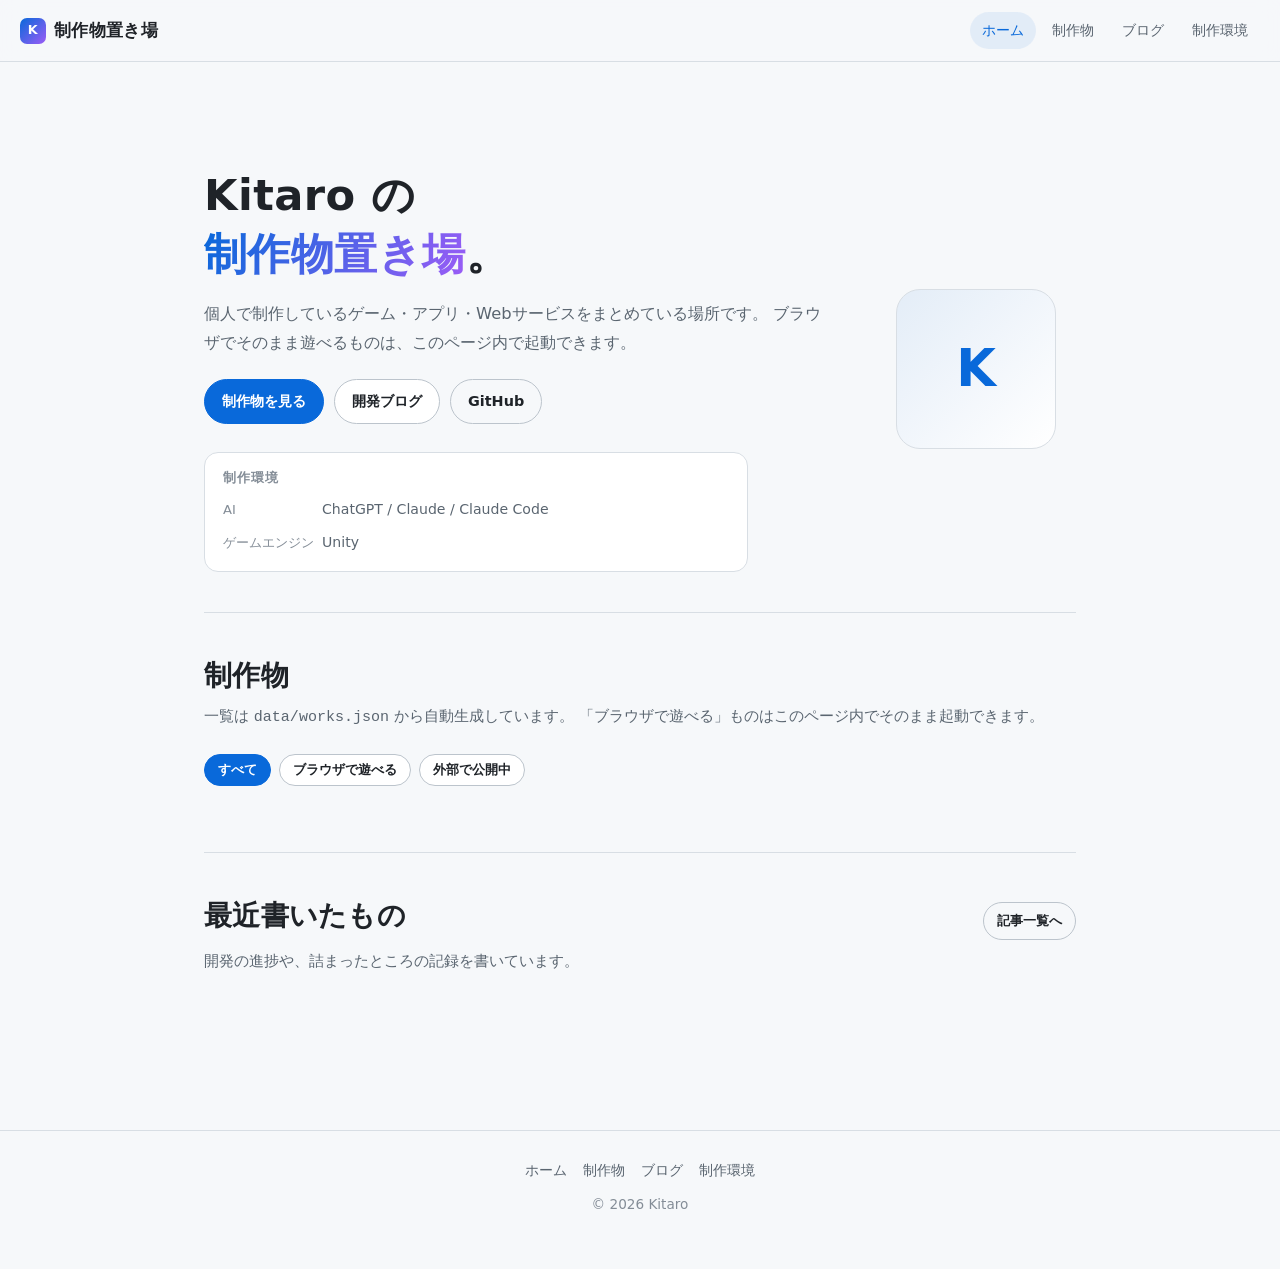
==== commit a9de76e3: "制作物カードをビルド時生成に変更し、生成物を _site に一本化 これまでは works.json をブラウザが読んでカードを組み立てていた。 「JSONを編集すれば即時反映」という利点があると考え" ====
--- a/index.html
+++ b/index.html
@@ -118,7 +118,7 @@
     <section class="section" id="works">
       <div class="section__head">
         <h2 class="section__title">制作物</h2>
-        <span id="works-count" class="work-card__meta" aria-live="polite"></span>
+        <span id="works-count" class="work-card__meta" aria-live="polite"><!-- BUILD:WORKS_COUNT --></span>
       </div>
       <p class="section__desc">
         一覧は <code>data/works.json</code> から自動生成しています。
@@ -131,24 +131,28 @@
         <button type="button" class="btn btn--sm" data-filter="link"  aria-pressed="false">外部で公開中</button>
       </div>
 
-      <!-- ↓ この中身は assets/js/works.js が組み立てる -->
-      <ul class="works-grid" id="works-grid"></ul>
-      <p class="works-status" id="works-status">制作物を読み込んでいます…</p>
+      <!-- ↓ カードは data/works.json からビルド時に差し込まれる（tools/build_works.py）。
+           この目印を消すとビルドが失敗するので、消さないこと。 -->
+      <ul class="works-grid" id="works-grid">
+        <!-- BUILD:WORKS -->
+      </ul>
+      <p class="works-status" id="works-status" hidden></p>
     </section>
 
     <hr class="divider">
 
     <!-- ====================== 最新の記事 ======================
-         中身は data/posts.json（tools/build_blog.py が生成）から差し込む。
-         記事本文そのものは blog/posts/<slug>/ に静的HTMLとして出力されている。 -->
+         リンク一覧はビルド時に差し込まれる（tools/build_blog.py）。
+         記事本文そのものは blog/posts/<slug>/ に静的HTMLとして出力される。 -->
     <section class="section" id="latest-posts">
       <div class="section__head">
         <h2 class="section__title">最近書いたもの</h2>
         <a class="btn btn--sm btn--ghost" href="blog/">記事一覧へ</a>
       </div>
       <p class="section__desc">開発の進捗や、詰まったところの記録を書いています。</p>
-      <ul class="post-list" id="posts-list"></ul>
-      <p class="works-status" id="posts-status" hidden></p>
+      <ul class="post-list" id="posts-list">
+        <!-- BUILD:POSTS -->
+      </ul>
     </section>
 
     <!-- 下部バナー広告（フッター直前） -->
@@ -199,6 +203,5 @@
 </dialog>
 
 <script src="assets/js/works.js" defer></script>
-<script src="assets/js/posts.js" defer></script>
 </body>
 </html>
--- a/assets/css/style.css
+++ b/assets/css/style.css
@@ -58,6 +58,11 @@
    -------------------------------------------------------------------------- */
 *, *::before, *::after { box-sizing: border-box; }
 
+/* hidden 属性を確実に効かせる。
+   .work-card { display: flex } のような指定は、ブラウザ標準の
+   [hidden] { display: none } より優先度が高く、打ち消してしまうため。 */
+[hidden] { display: none !important; }
+
 html { scroll-behavior: smooth; }
 
 body {
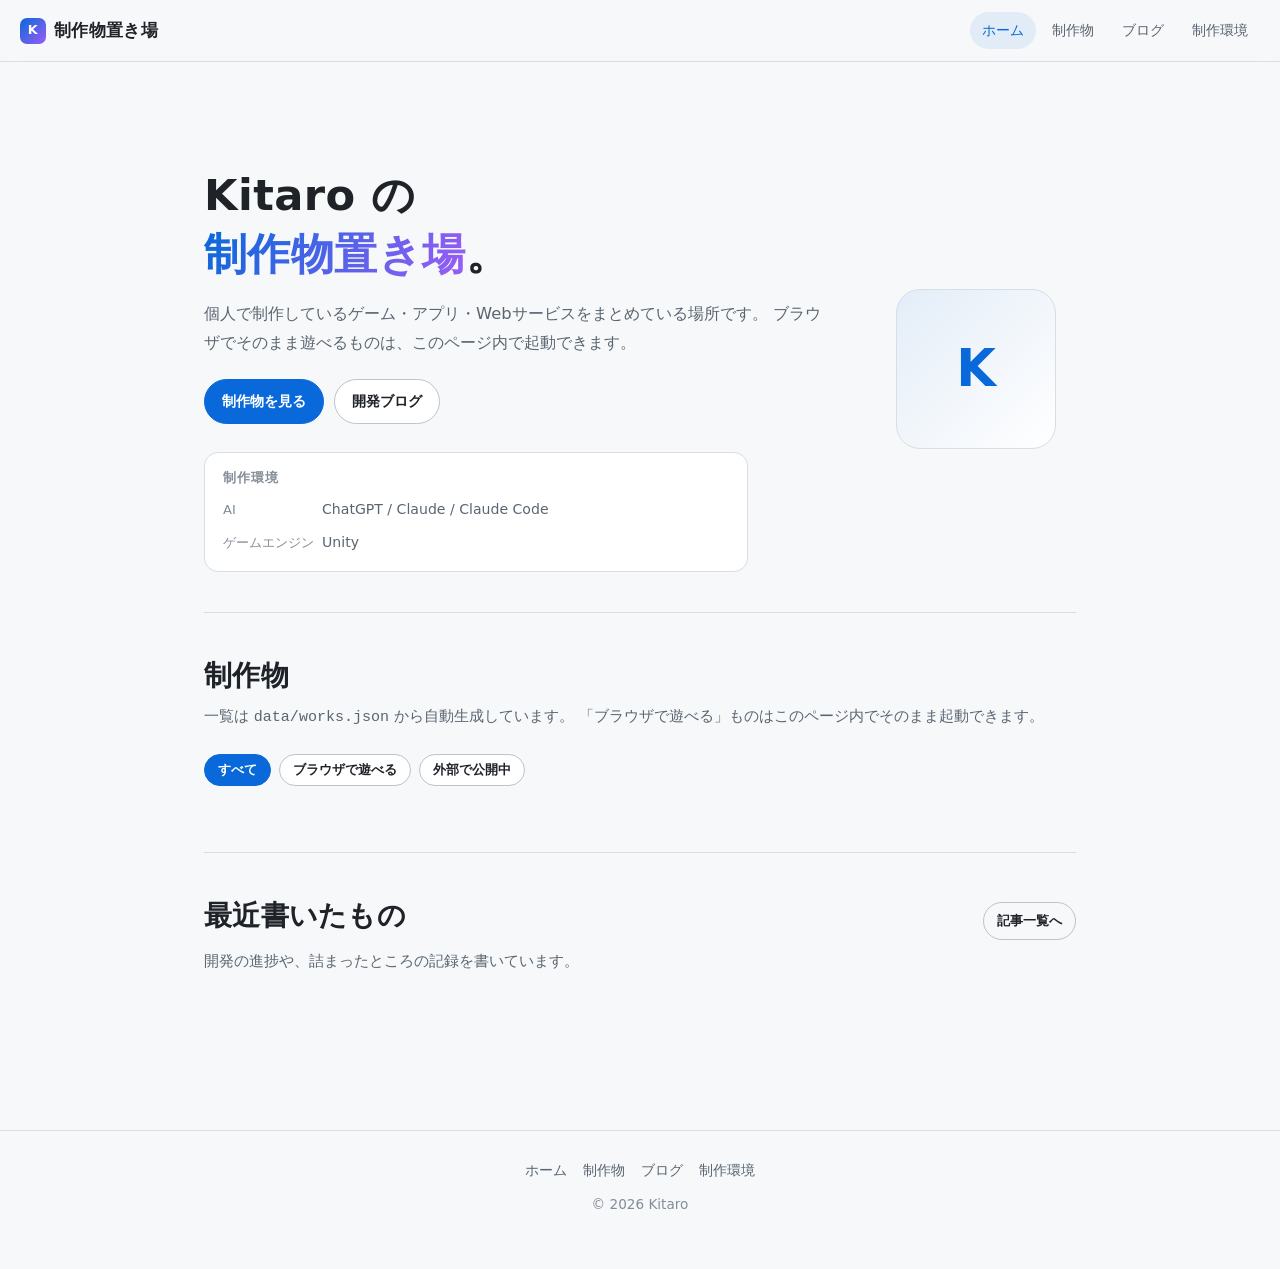
==== commit 6d36ef13: "GitHubへのリンクを削除（載せる意味がないため） このサイトの目的は「作った物を遊んでもらう・使ってもらうポートフォリオ」であり、 「コードを見せて採用担当者に評価してもらう」ためのものではない。" ====
--- a/index.html
+++ b/index.html
@@ -90,8 +90,6 @@
         <div class="hero__actions">
           <a class="btn btn--primary" href="#works">制作物を見る</a>
           <a class="btn" href="blog/">開発ブログ</a>
-          <!-- ▼ GitHubのユーザー名を差し替える -->
-          <a class="btn btn--ghost" href="https://github.com/kitaro-03" target="_blank" rel="noopener noreferrer">GitHub</a>
         </div>
 
         <!-- ==================================================================
